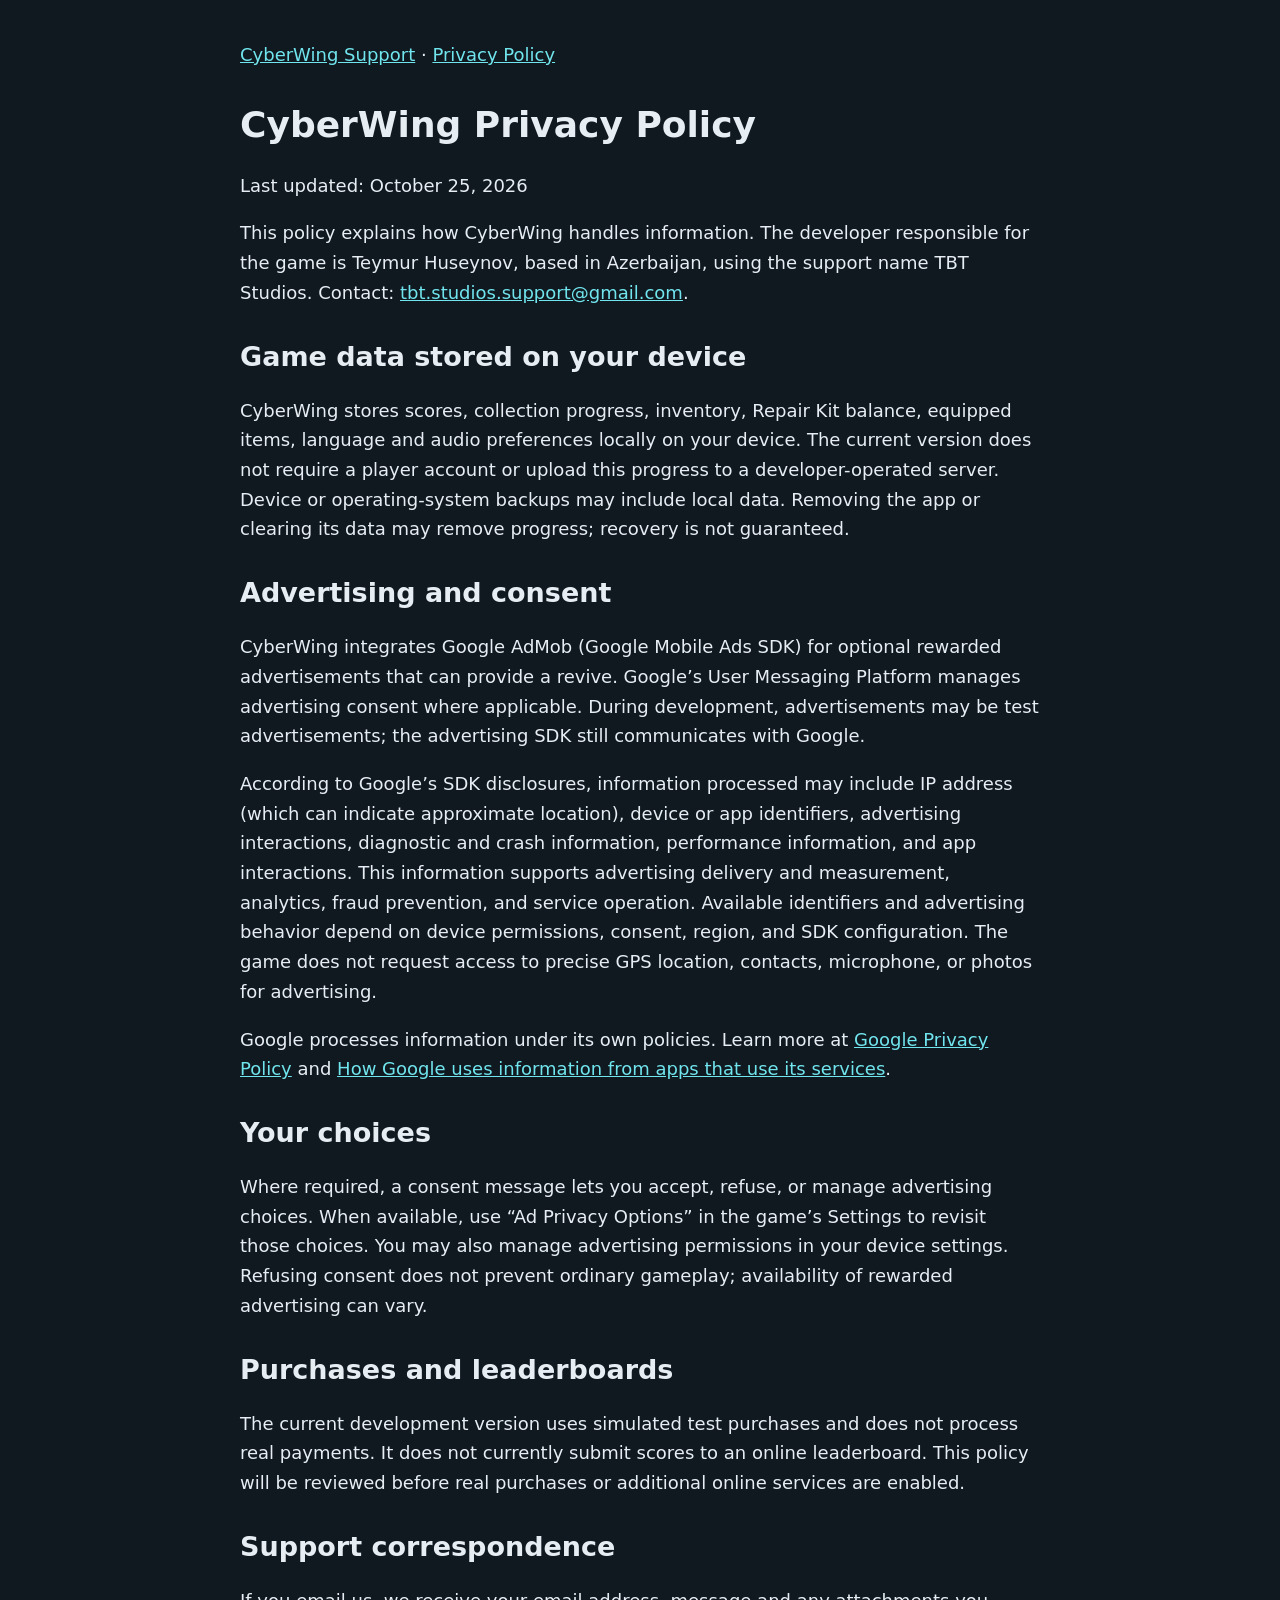
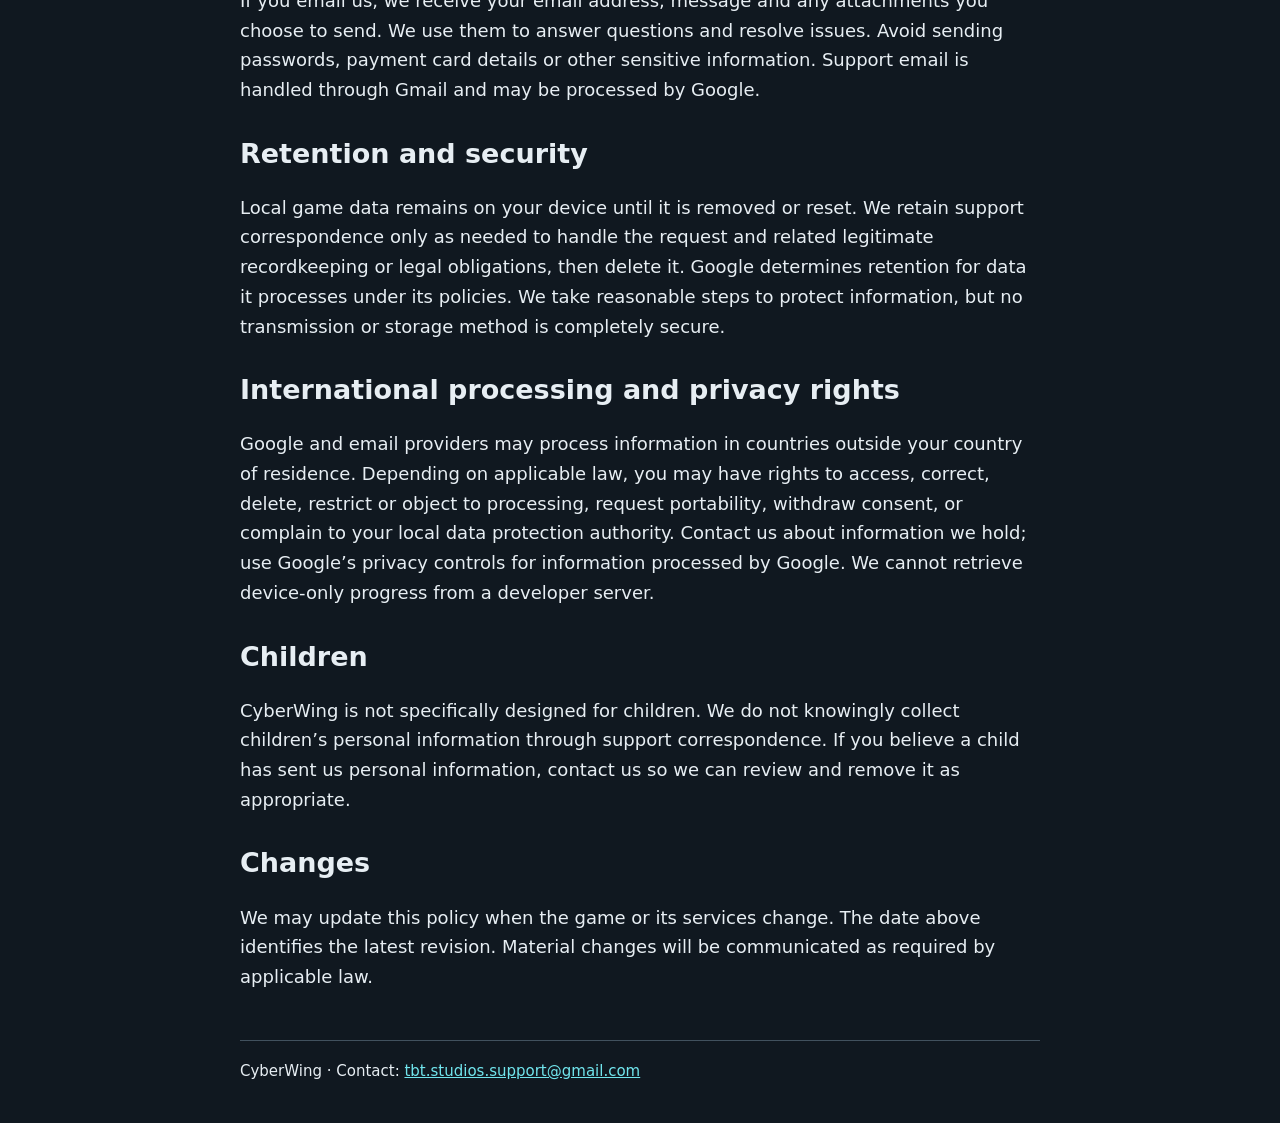
==== privacy.html @ ae5c8dd1 "Add CyberWing support and privacy pages" ====
<!doctype html>
<html lang="en"><head><meta charset="utf-8"><meta name="viewport" content="width=device-width,initial-scale=1"><title>Privacy Policy — CyberWing</title><link rel="stylesheet" href="style.css"></head><body><main><nav><a href="index.html">CyberWing Support</a> · <a href="privacy.html">Privacy Policy</a></nav><h1>CyberWing Privacy Policy</h1>
<p>Last updated: October 25, 2026</p>
<p>This policy explains how CyberWing handles information. The developer responsible for the game is Teymur Huseynov, based in Azerbaijan, using the support name TBT Studios. Contact: <a href="mailto:tbt.studios.support@gmail.com">tbt.studios.support@gmail.com</a>.</p>
<h2>Game data stored on your device</h2>
<p>CyberWing stores scores, collection progress, inventory, Repair Kit balance, equipped items, language and audio preferences locally on your device. The current version does not require a player account or upload this progress to a developer-operated server. Device or operating-system backups may include local data. Removing the app or clearing its data may remove progress; recovery is not guaranteed.</p>
<h2>Advertising and consent</h2>
<p>CyberWing integrates Google AdMob (Google Mobile Ads SDK) for optional rewarded advertisements that can provide a revive. Google’s User Messaging Platform manages advertising consent where applicable. During development, advertisements may be test advertisements; the advertising SDK still communicates with Google.</p>
<p>According to Google’s SDK disclosures, information processed may include IP address (which can indicate approximate location), device or app identifiers, advertising interactions, diagnostic and crash information, performance information, and app interactions. This information supports advertising delivery and measurement, analytics, fraud prevention, and service operation. Available identifiers and advertising behavior depend on device permissions, consent, region, and SDK configuration. The game does not request access to precise GPS location, contacts, microphone, or photos for advertising.</p>
<p>Google processes information under its own policies. Learn more at <a href="https://policies.google.com/privacy">Google Privacy Policy</a> and <a href="https://policies.google.com/technologies/partner-sites">How Google uses information from apps that use its services</a>.</p>
<h2>Your choices</h2>
<p>Where required, a consent message lets you accept, refuse, or manage advertising choices. When available, use “Ad Privacy Options” in the game’s Settings to revisit those choices. You may also manage advertising permissions in your device settings. Refusing consent does not prevent ordinary gameplay; availability of rewarded advertising can vary.</p>
<h2>Purchases and leaderboards</h2>
<p>The current development version uses simulated test purchases and does not process real payments. It does not currently submit scores to an online leaderboard. This policy will be reviewed before real purchases or additional online services are enabled.</p>
<h2>Support correspondence</h2>
<p>If you email us, we receive your email address, message and any attachments you choose to send. We use them to answer questions and resolve issues. Avoid sending passwords, payment card details or other sensitive information. Support email is handled through Gmail and may be processed by Google.</p>
<h2>Retention and security</h2>
<p>Local game data remains on your device until it is removed or reset. We retain support correspondence only as needed to handle the request and related legitimate recordkeeping or legal obligations, then delete it. Google determines retention for data it processes under its policies. We take reasonable steps to protect information, but no transmission or storage method is completely secure.</p>
<h2>International processing and privacy rights</h2>
<p>Google and email providers may process information in countries outside your country of residence. Depending on applicable law, you may have rights to access, correct, delete, restrict or object to processing, request portability, withdraw consent, or complain to your local data protection authority. Contact us about information we hold; use Google’s privacy controls for information processed by Google. We cannot retrieve device-only progress from a developer server.</p>
<h2>Children</h2>
<p>CyberWing is not specifically designed for children. We do not knowingly collect children’s personal information through support correspondence. If you believe a child has sent us personal information, contact us so we can review and remove it as appropriate.</p>
<h2>Changes</h2>
<p>We may update this policy when the game or its services change. The date above identifies the latest revision. Material changes will be communicated as required by applicable law.</p><footer>CyberWing · Contact: <a href="mailto:tbt.studios.support@gmail.com">tbt.studios.support@gmail.com</a></footer></main></body></html>
---- style.css ----
body{margin:0;background:#101820;color:#e7eef3;font:18px/1.65 system-ui,sans-serif}main{max-width:800px;margin:auto;padding:40px 24px}a{color:#71e5ed}h1,h2{line-height:1.25}h2{margin-top:32px}nav{margin-bottom:32px}footer{margin-top:48px;border-top:1px solid #41515e;padding-top:18px;font-size:15px}
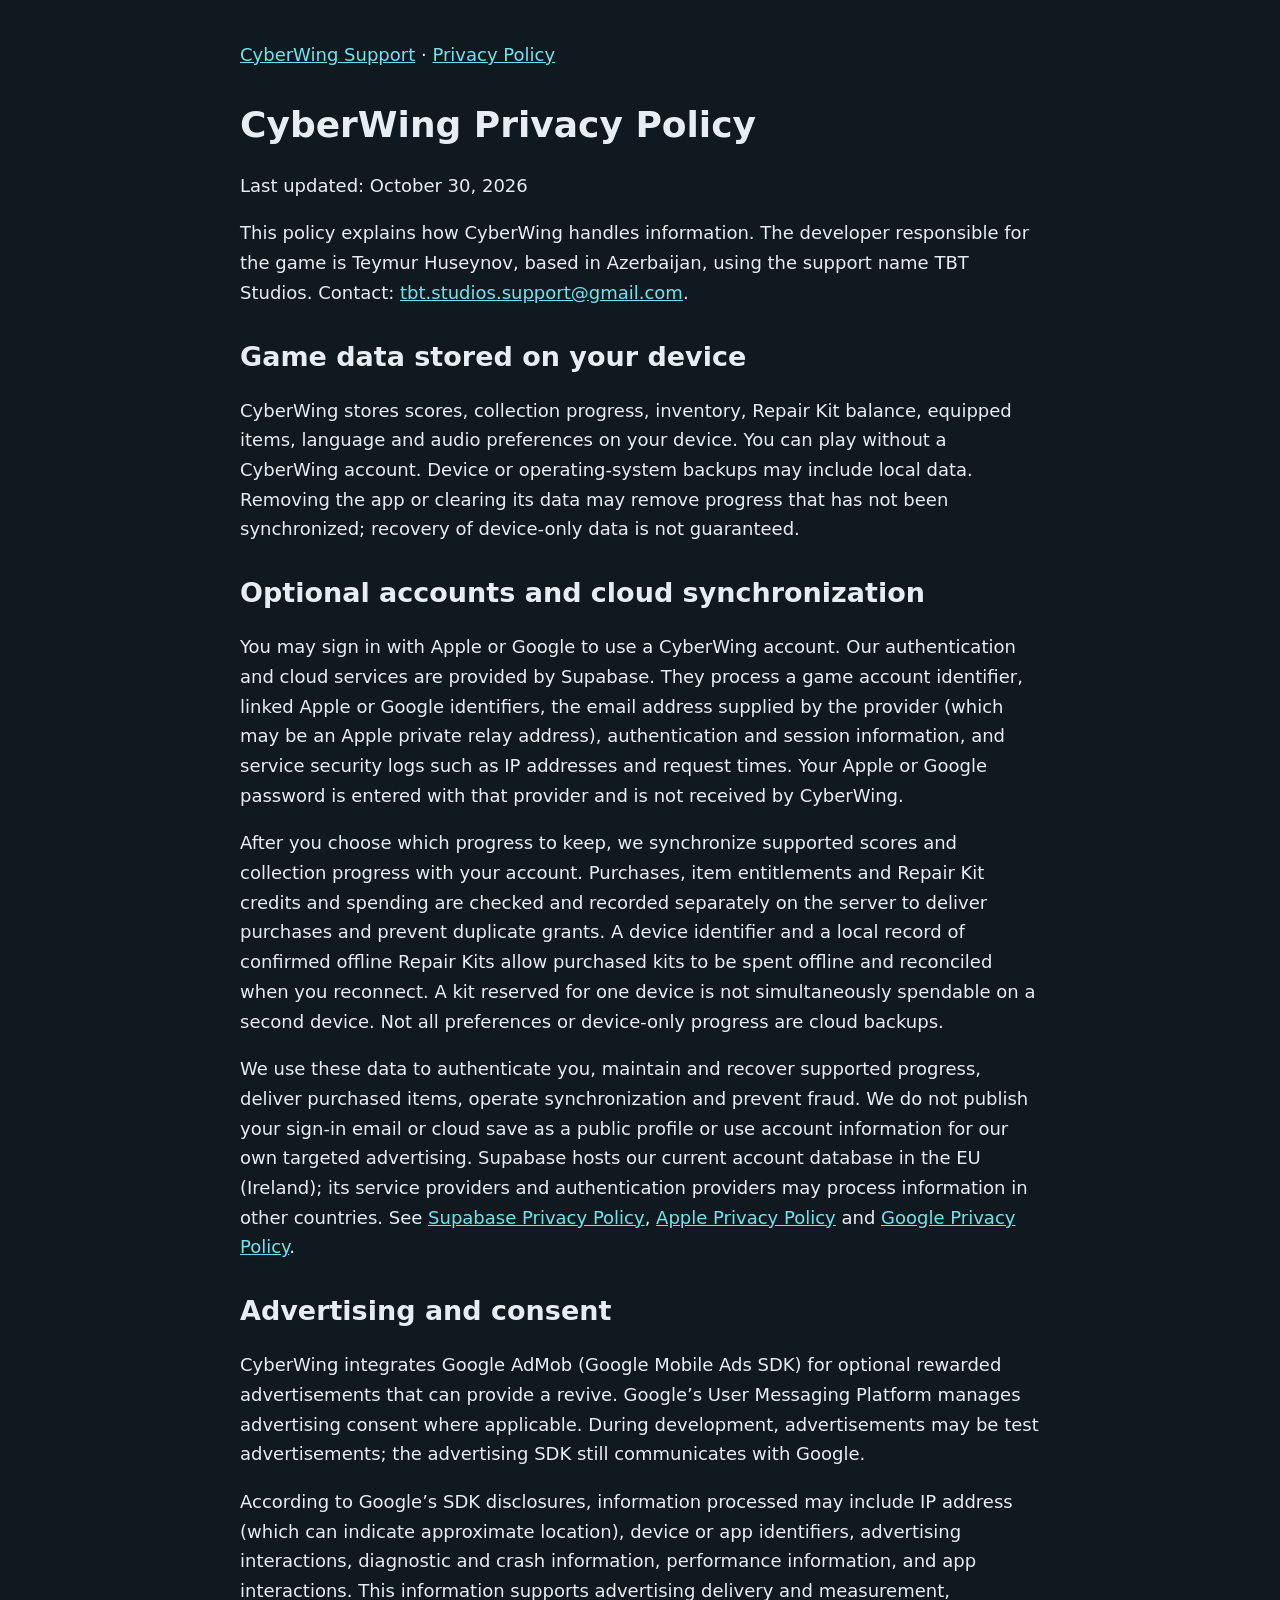
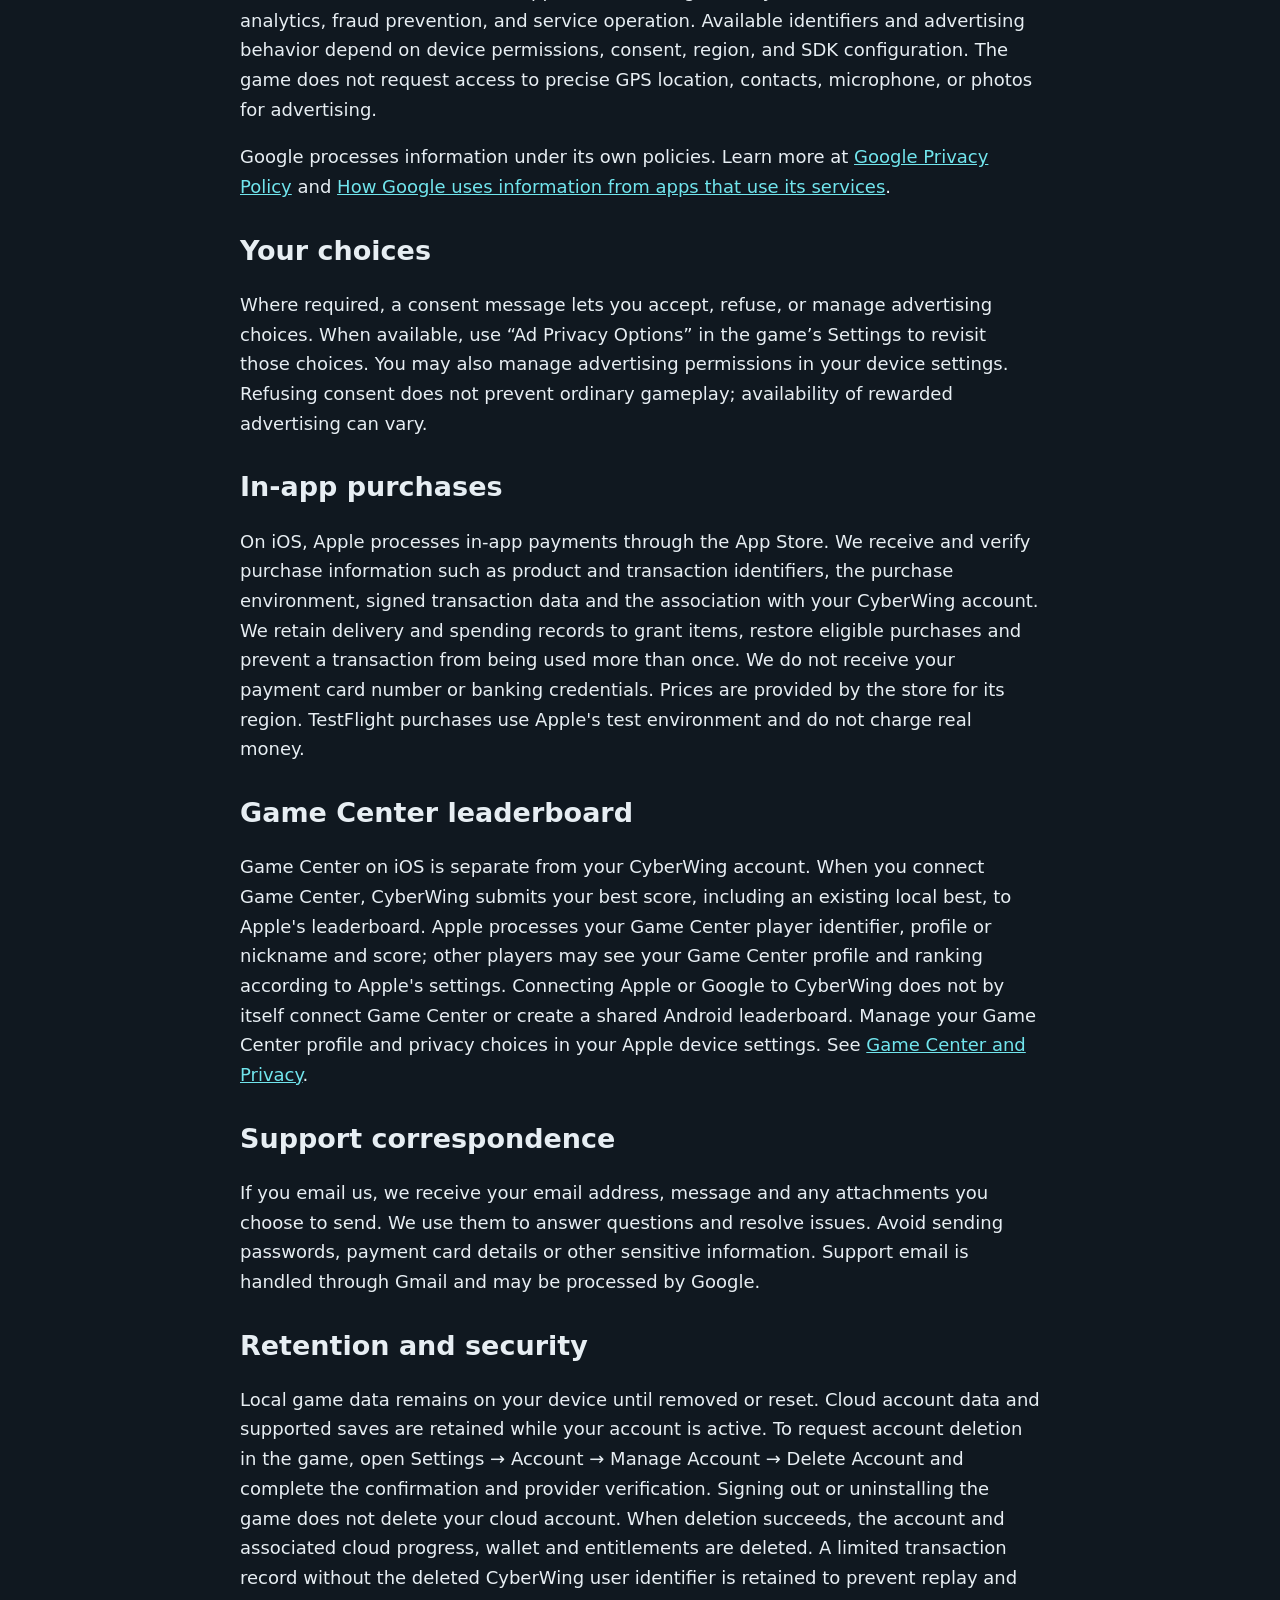
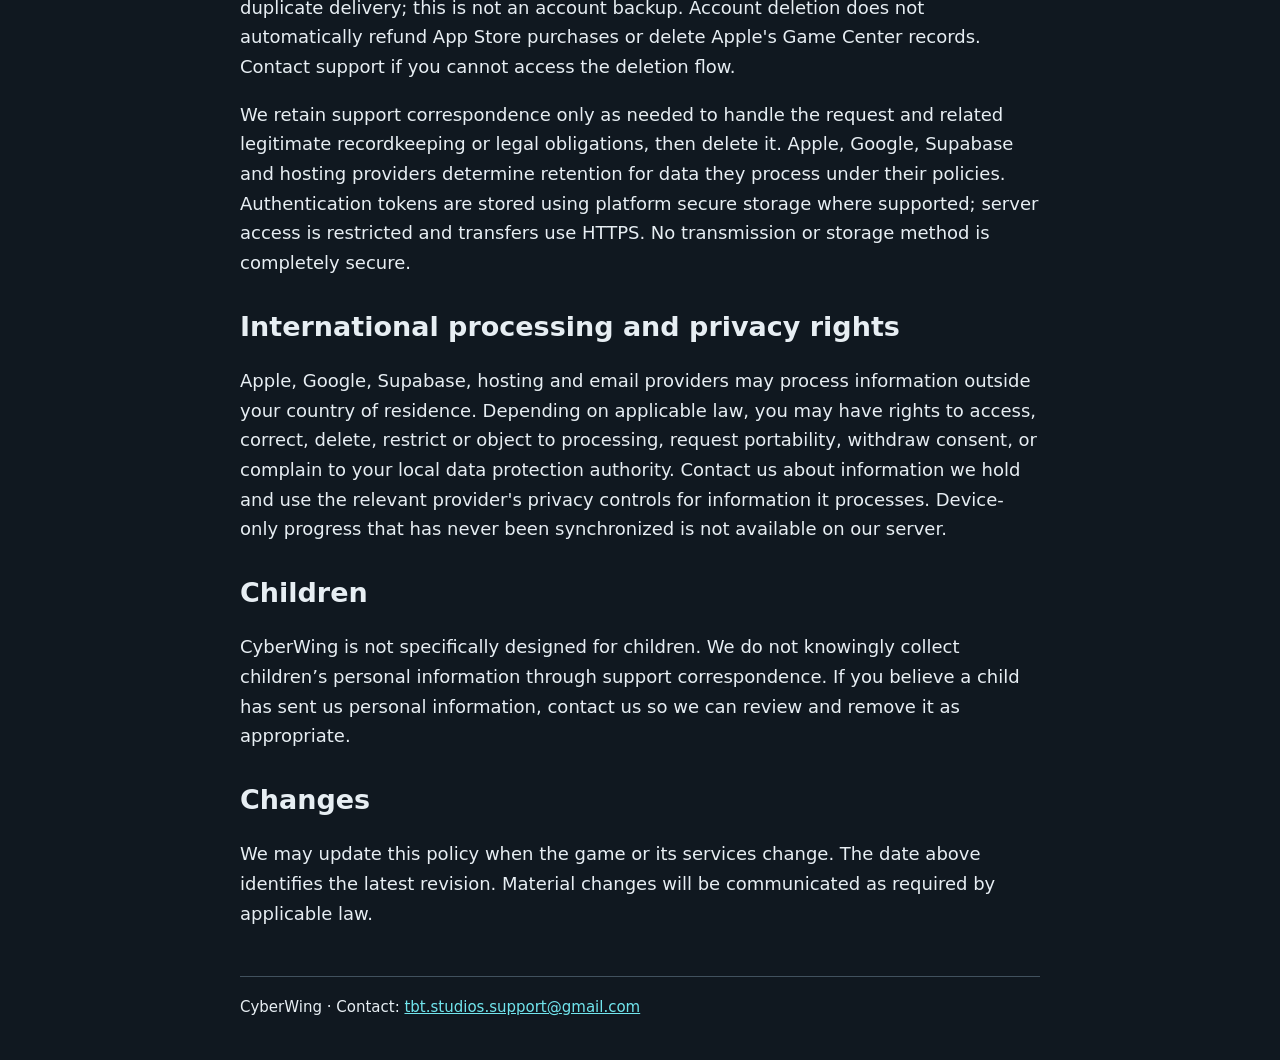
==== commit 2049a3ff: "Update privacy and support for accounts, verified purchases and Game Center" ====
--- a/privacy.html
+++ b/privacy.html
@@ -1,23 +1,30 @@
 <!doctype html>
 <html lang="en"><head><meta charset="utf-8"><meta name="viewport" content="width=device-width,initial-scale=1"><title>Privacy Policy — CyberWing</title><link rel="stylesheet" href="style.css"></head><body><main><nav><a href="index.html">CyberWing Support</a> · <a href="privacy.html">Privacy Policy</a></nav><h1>CyberWing Privacy Policy</h1>
-<p>Last updated: October 25, 2026</p>
+<p>Last updated: October 30, 2026</p>
 <p>This policy explains how CyberWing handles information. The developer responsible for the game is Teymur Huseynov, based in Azerbaijan, using the support name TBT Studios. Contact: <a href="mailto:tbt.studios.support@gmail.com">tbt.studios.support@gmail.com</a>.</p>
 <h2>Game data stored on your device</h2>
-<p>CyberWing stores scores, collection progress, inventory, Repair Kit balance, equipped items, language and audio preferences locally on your device. The current version does not require a player account or upload this progress to a developer-operated server. Device or operating-system backups may include local data. Removing the app or clearing its data may remove progress; recovery is not guaranteed.</p>
+<p>CyberWing stores scores, collection progress, inventory, Repair Kit balance, equipped items, language and audio preferences on your device. You can play without a CyberWing account. Device or operating-system backups may include local data. Removing the app or clearing its data may remove progress that has not been synchronized; recovery of device-only data is not guaranteed.</p>
+<h2>Optional accounts and cloud synchronization</h2>
+<p>You may sign in with Apple or Google to use a CyberWing account. Our authentication and cloud services are provided by Supabase. They process a game account identifier, linked Apple or Google identifiers, the email address supplied by the provider (which may be an Apple private relay address), authentication and session information, and service security logs such as IP addresses and request times. Your Apple or Google password is entered with that provider and is not received by CyberWing.</p>
+<p>After you choose which progress to keep, we synchronize supported scores and collection progress with your account. Purchases, item entitlements and Repair Kit credits and spending are checked and recorded separately on the server to deliver purchases and prevent duplicate grants. A device identifier and a local record of confirmed offline Repair Kits allow purchased kits to be spent offline and reconciled when you reconnect. A kit reserved for one device is not simultaneously spendable on a second device. Not all preferences or device-only progress are cloud backups.</p>
+<p>We use these data to authenticate you, maintain and recover supported progress, deliver purchased items, operate synchronization and prevent fraud. We do not publish your sign-in email or cloud save as a public profile or use account information for our own targeted advertising. Supabase hosts our current account database in the EU (Ireland); its service providers and authentication providers may process information in other countries. See <a href="https://supabase.com/privacy">Supabase Privacy Policy</a>, <a href="https://www.apple.com/legal/privacy/">Apple Privacy Policy</a> and <a href="https://policies.google.com/privacy">Google Privacy Policy</a>.</p>
 <h2>Advertising and consent</h2>
 <p>CyberWing integrates Google AdMob (Google Mobile Ads SDK) for optional rewarded advertisements that can provide a revive. Google’s User Messaging Platform manages advertising consent where applicable. During development, advertisements may be test advertisements; the advertising SDK still communicates with Google.</p>
 <p>According to Google’s SDK disclosures, information processed may include IP address (which can indicate approximate location), device or app identifiers, advertising interactions, diagnostic and crash information, performance information, and app interactions. This information supports advertising delivery and measurement, analytics, fraud prevention, and service operation. Available identifiers and advertising behavior depend on device permissions, consent, region, and SDK configuration. The game does not request access to precise GPS location, contacts, microphone, or photos for advertising.</p>
 <p>Google processes information under its own policies. Learn more at <a href="https://policies.google.com/privacy">Google Privacy Policy</a> and <a href="https://policies.google.com/technologies/partner-sites">How Google uses information from apps that use its services</a>.</p>
 <h2>Your choices</h2>
 <p>Where required, a consent message lets you accept, refuse, or manage advertising choices. When available, use “Ad Privacy Options” in the game’s Settings to revisit those choices. You may also manage advertising permissions in your device settings. Refusing consent does not prevent ordinary gameplay; availability of rewarded advertising can vary.</p>
-<h2>Purchases and leaderboards</h2>
-<p>The current development version uses simulated test purchases and does not process real payments. It does not currently submit scores to an online leaderboard. This policy will be reviewed before real purchases or additional online services are enabled.</p>
+<h2>In-app purchases</h2>
+<p>On iOS, Apple processes in-app payments through the App Store. We receive and verify purchase information such as product and transaction identifiers, the purchase environment, signed transaction data and the association with your CyberWing account. We retain delivery and spending records to grant items, restore eligible purchases and prevent a transaction from being used more than once. We do not receive your payment card number or banking credentials. Prices are provided by the store for its region. TestFlight purchases use Apple's test environment and do not charge real money.</p>
+<h2>Game Center leaderboard</h2>
+<p>Game Center on iOS is separate from your CyberWing account. When you connect Game Center, CyberWing submits your best score, including an existing local best, to Apple's leaderboard. Apple processes your Game Center player identifier, profile or nickname and score; other players may see your Game Center profile and ranking according to Apple's settings. Connecting Apple or Google to CyberWing does not by itself connect Game Center or create a shared Android leaderboard. Manage your Game Center profile and privacy choices in your Apple device settings. See <a href="https://www.apple.com/legal/privacy/data/en/game-center/">Game Center and Privacy</a>.</p>
 <h2>Support correspondence</h2>
 <p>If you email us, we receive your email address, message and any attachments you choose to send. We use them to answer questions and resolve issues. Avoid sending passwords, payment card details or other sensitive information. Support email is handled through Gmail and may be processed by Google.</p>
 <h2>Retention and security</h2>
-<p>Local game data remains on your device until it is removed or reset. We retain support correspondence only as needed to handle the request and related legitimate recordkeeping or legal obligations, then delete it. Google determines retention for data it processes under its policies. We take reasonable steps to protect information, but no transmission or storage method is completely secure.</p>
+<p>Local game data remains on your device until removed or reset. Cloud account data and supported saves are retained while your account is active. To request account deletion in the game, open Settings → Account → Manage Account → Delete Account and complete the confirmation and provider verification. Signing out or uninstalling the game does not delete your cloud account. When deletion succeeds, the account and associated cloud progress, wallet and entitlements are deleted. A limited transaction record without the deleted CyberWing user identifier is retained to prevent replay and duplicate delivery; this is not an account backup. Account deletion does not automatically refund App Store purchases or delete Apple's Game Center records. Contact support if you cannot access the deletion flow.</p>
+<p>We retain support correspondence only as needed to handle the request and related legitimate recordkeeping or legal obligations, then delete it. Apple, Google, Supabase and hosting providers determine retention for data they process under their policies. Authentication tokens are stored using platform secure storage where supported; server access is restricted and transfers use HTTPS. No transmission or storage method is completely secure.</p>
 <h2>International processing and privacy rights</h2>
-<p>Google and email providers may process information in countries outside your country of residence. Depending on applicable law, you may have rights to access, correct, delete, restrict or object to processing, request portability, withdraw consent, or complain to your local data protection authority. Contact us about information we hold; use Google’s privacy controls for information processed by Google. We cannot retrieve device-only progress from a developer server.</p>
+<p>Apple, Google, Supabase, hosting and email providers may process information outside your country of residence. Depending on applicable law, you may have rights to access, correct, delete, restrict or object to processing, request portability, withdraw consent, or complain to your local data protection authority. Contact us about information we hold and use the relevant provider's privacy controls for information it processes. Device-only progress that has never been synchronized is not available on our server.</p>
 <h2>Children</h2>
 <p>CyberWing is not specifically designed for children. We do not knowingly collect children’s personal information through support correspondence. If you believe a child has sent us personal information, contact us so we can review and remove it as appropriate.</p>
 <h2>Changes</h2>
